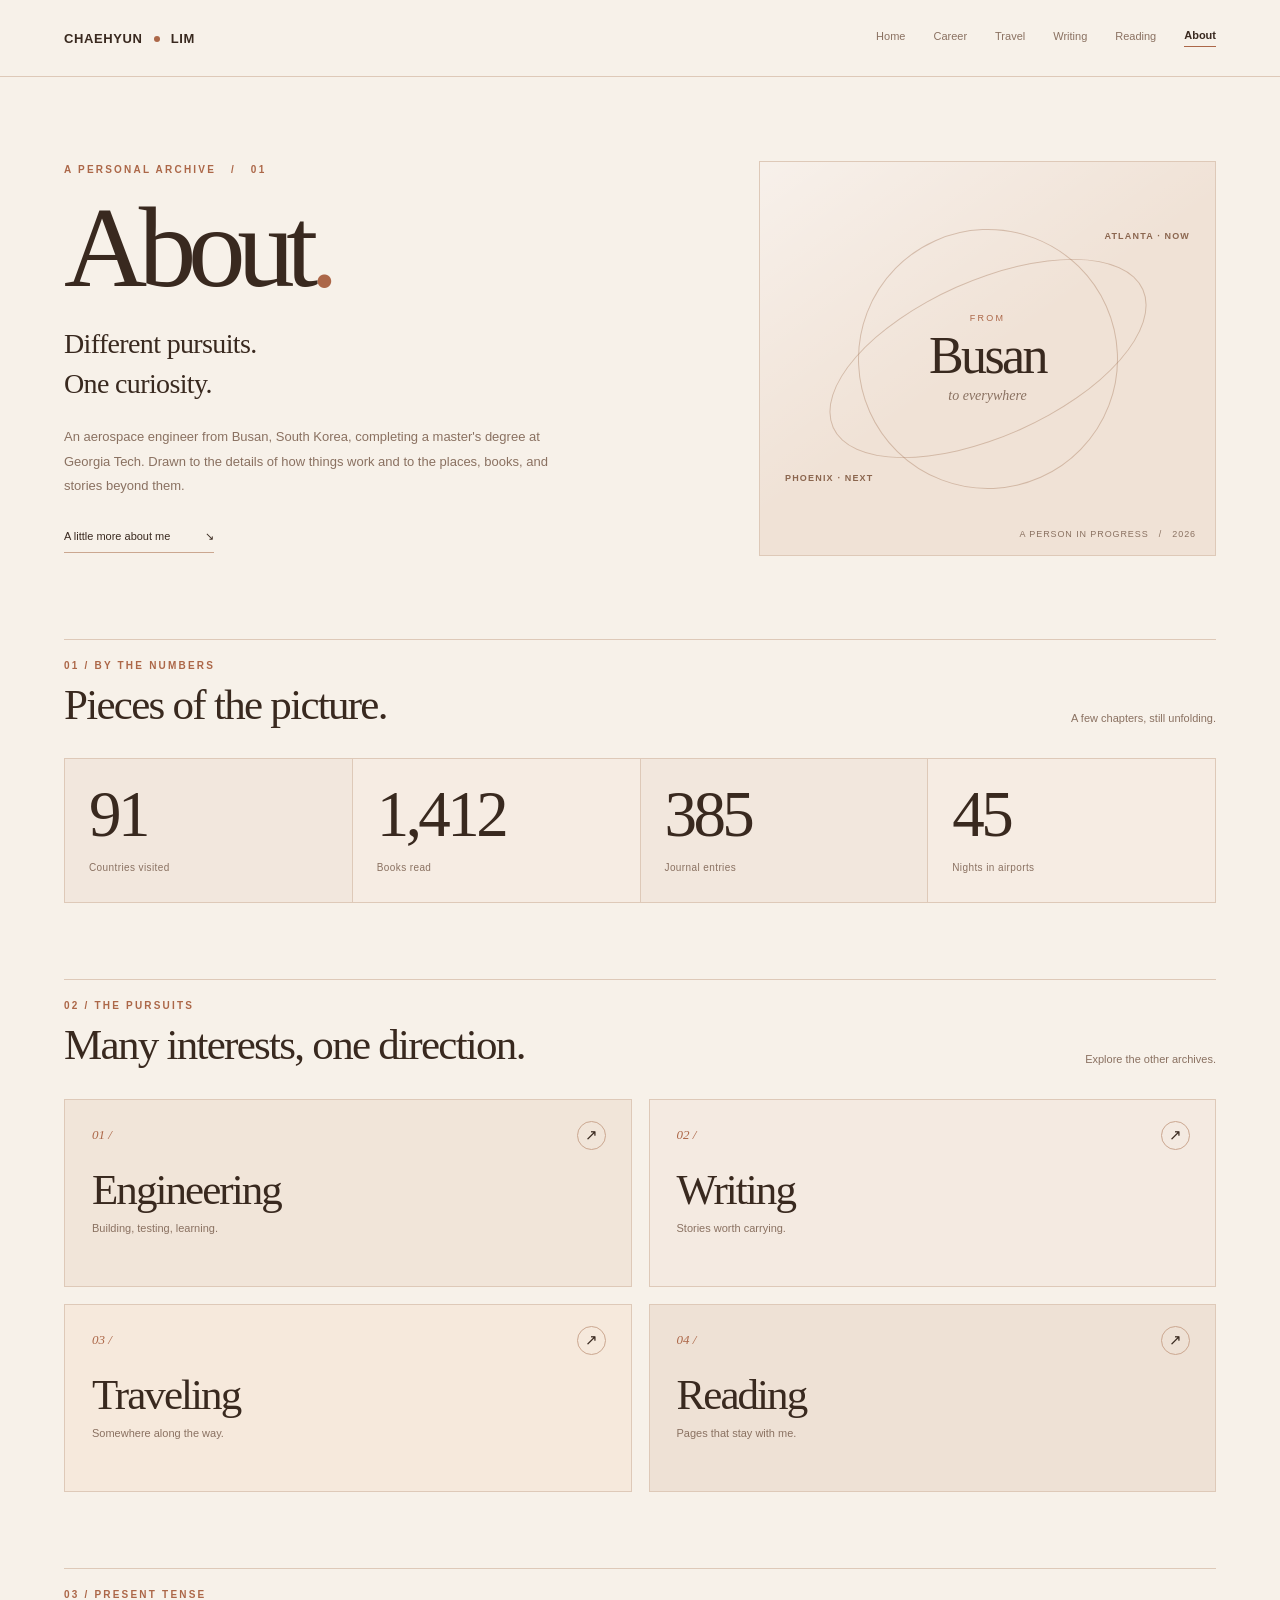
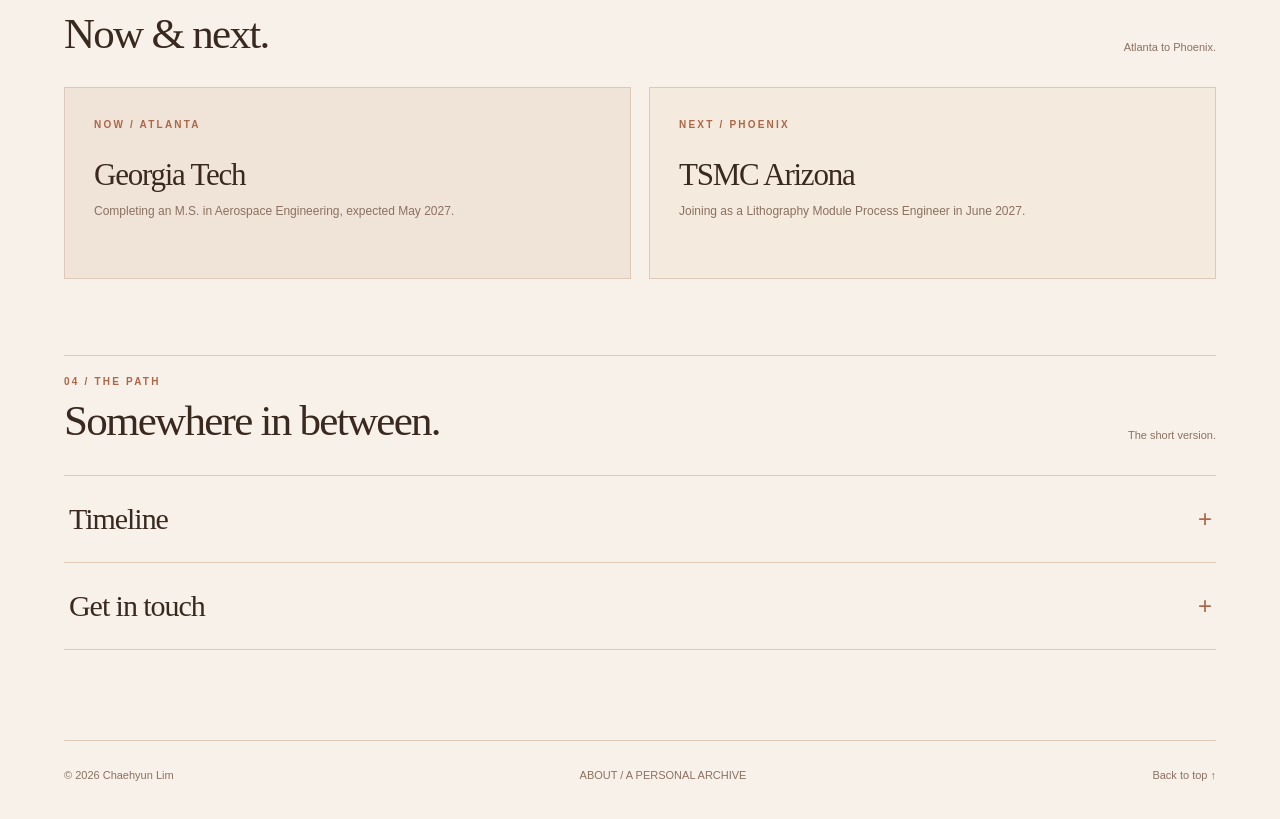
==== about/index.html @ ee886774 "Expand About timeline to six places, including HAFS, military service and European study abroad" ====
<!doctype html>
<html lang="en"><head><meta charset="utf-8"><meta name="viewport" content="width=device-width,initial-scale=1"><meta name="theme-color" content="#f7f1e9"><meta name="description" content="About Chaehyun Lim — an aerospace engineer, traveler, reader, and writer."><title>About — Chaehyun Lim</title><link rel="stylesheet" href="../css/editorial.css"><link rel="stylesheet" href="../css/about.css"><meta property="og:title" content="About — Chaehyun Lim"><link rel="icon" type="image/svg+xml" href="../assets/favicon.svg"><meta property="og:type" content="website"><meta property="og:url" content="https://limdaniel10.github.io/Portfolio/about/"><meta property="og:description" content="About Chaehyun Lim — engineer, traveler, reader and writer."><meta property="og:image" content="https://limdaniel10.github.io/Portfolio/assets/social-card.png"><meta name="twitter:card" content="summary_large_image"></head><body class="about-page" id="top">
<header class="site-nav"><div class="shell"><a class="site-brand" href="../">CHAEHYUN <i></i> LIM</a><nav class="site-links" aria-label="Main navigation"><a href="../">Home</a><a href="../career/">Career</a><a href="../traveling/">Travel</a><a href="../writing/">Writing</a><a href="../reading/">Reading</a><a aria-current="page" href="./">About</a></nav></div></header>
<main class="shell"><section class="about-hero"><div class="hero-copy"><div class="eyebrow">A personal archive &nbsp; / &nbsp; 01</div><h1 class="display">About<span>.</span></h1><p class="lead">Different pursuits.<br>One curiosity.</p><p class="prose">An aerospace engineer from Busan, South Korea, completing a master's degree at Georgia Tech. Drawn to the details of how things work and to the places, books, and stories beyond them.</p><a class="textlink" href="#numbers">A little more about me <span>↘</span></a></div><div class="about-art" aria-label="From Busan to Atlanta and Phoenix"><div class="orbit orbit-one"></div><div class="orbit orbit-two"></div><div class="orbit-center"><span>FROM</span><strong>Busan</strong><em>to everywhere</em></div><div class="orbit-label orbit-label-one">ATLANTA · NOW</div><div class="orbit-label orbit-label-two">PHOENIX · NEXT</div><div class="art-foot">A PERSON IN PROGRESS &nbsp; / &nbsp; 2026</div></div></section>
<section id="numbers" class="about-section"><div class="section-heading"><div><div class="eyebrow">01 / By the numbers</div><h2>Pieces of the picture.</h2></div><p class="aside-note">A few chapters, still unfolding.</p></div><div class="number-grid"><div><strong id="aboutCountries">91</strong><span>Countries visited</span></div><div><strong id="aboutBooks">1,412</strong><span>Books read</span></div><div><strong>385</strong><span>Journal entries</span></div><div><strong id="aboutNights">45</strong><span>Nights in airports</span></div></div></section>
<section class="about-section"><div class="section-heading"><div><div class="eyebrow">02 / The pursuits</div><h2>Many interests, one direction.</h2></div><p class="aside-note">Explore the other archives.</p></div><div class="pursuit-grid"><a href="../career/"><span class="number-caption">01 /</span><h3>Engineering</h3><p>Building, testing, learning.</p><i aria-hidden="true">↗</i></a><a href="../writing/"><span class="number-caption">02 /</span><h3>Writing</h3><p>Stories worth carrying.</p><i aria-hidden="true">↗</i></a><a href="../traveling/"><span class="number-caption">03 /</span><h3>Traveling</h3><p>Somewhere along the way.</p><i aria-hidden="true">↗</i></a><a href="../reading/"><span class="number-caption">04 /</span><h3>Reading</h3><p>Pages that stay with me.</p><i aria-hidden="true">↗</i></a></div></section>
<section class="about-section"><div class="section-heading"><div><div class="eyebrow">03 / Present tense</div><h2>Now &amp; next.</h2></div><p class="aside-note">Atlanta to Phoenix.</p></div><div class="now-grid"><article><span class="eyebrow">Now / Atlanta</span><h3>Georgia Tech</h3><p>Completing an M.S. in Aerospace Engineering, expected May 2027.</p></article><article><span class="eyebrow">Next / Phoenix</span><h3>TSMC Arizona</h3><p>Joining as a Lithography Module Process Engineer in June 2027.</p></article></div></section>
<section class="about-section last-section"><div class="section-heading"><div><div class="eyebrow">04 / The path</div><h2>Somewhere in between.</h2></div><p class="aside-note">The short version.</p></div><div class="accordion-stack"><details><summary>Timeline <span>+</span></summary><div class="accordion-content"><div class="time-row"><strong>Busan</strong><p>Born and raised in South Korea.</p></div><div class="time-row"><strong>Yongin</strong><p>Chinese &amp; International Studies at Hankuk Academy of Foreign Studies (HAFS).</p></div><div class="time-row"><strong>Anyang</strong><p>Military service at the ROK Defense Intelligence Command.</p></div><div class="time-row"><strong>Atlanta</strong><p>Studying aerospace engineering at Georgia Tech.</p></div><div class="time-row"><strong>Oxford · Metz</strong><p>A year studying abroad in Europe.</p></div><div class="time-row"><strong>Phoenix</strong><p>Beginning a new chapter at TSMC Arizona in 2027.</p></div></div></details><details><summary>Get in touch <span>+</span></summary><div class="accordion-content"><p>For professional connections, find me on <a href="https://www.linkedin.com/in/lim-chaehyun/" target="_blank" rel="noopener noreferrer">LinkedIn ↗</a>. You can also reach me by email from the <a href="../career/">Career page ↗</a>.</p></div></details></div></section></main>
<footer class="shell site-footer"><span>© 2026 Chaehyun Lim</span><span>ABOUT / A PERSONAL ARCHIVE</span><a href="#top">Back to top ↑</a></footer><script defer src="../js/about.js"></script></body></html>
---- css/editorial.css ----
/* Unified Portfolio editorial design system: light paper, fine rules, large serifs. */
:root{--paper:#f8f5ef;--ink:#30251f;--accent:#8c715d;--muted:#82756a;--line:#d9cec1;--wash:#efe6dc;--edge:#cab8aa;--serif:'Iowan Old Style',Baskerville,'Palatino Linotype',Georgia,'Noto Serif KR',serif;--sans:Inter,'Helvetica Neue',Arial,'Apple SD Gothic Neo',sans-serif;color-scheme:light}
*{box-sizing:border-box}html{scroll-behavior:smooth}body{margin:0;background:var(--paper);color:var(--ink);font-family:var(--sans);-webkit-font-smoothing:antialiased}a{color:inherit;text-decoration:none}button{font:inherit}a:focus-visible,button:focus-visible,summary:focus-visible{outline:2px solid var(--accent);outline-offset:4px}
.shell{width:min(1152px,calc(100% - 96px));margin-inline:auto}
.site-nav{border-bottom:1px solid var(--line);background:var(--paper)}.site-nav .shell{min-height:76px;display:flex;justify-content:space-between;align-items:center;gap:24px}.site-brand{font-size:13px;letter-spacing:.045em;font-weight:750;white-space:nowrap}.site-brand i{display:inline-block;width:6px;height:6px;background:var(--accent);border-radius:50%;margin:0 7px 1px}.site-links{display:flex;align-items:center;gap:28px}.site-links a{font-size:11px;color:var(--muted);padding-bottom:5px;white-space:nowrap}.site-links a:hover,.site-links a[aria-current=page]{color:var(--ink)}.site-links a[aria-current=page]{font-weight:700;border-bottom:1px solid var(--accent)}
.eyebrow{font-size:10px;font-weight:700;letter-spacing:.22em;text-transform:uppercase;color:var(--accent)}.display{font:400 clamp(74px,9vw,126px)/.96 var(--serif);letter-spacing:-.073em;margin:17px 0 21px}.display span{color:var(--accent)}.lead{font:400 clamp(21px,2.35vw,28px)/1.45 var(--serif);letter-spacing:-.023em}.prose{font-size:13px;line-height:1.9;color:var(--muted)}.section-heading{border-top:1px solid var(--line);padding-top:20px;display:flex;justify-content:space-between;align-items:end;gap:20px}.section-heading h2{font:400 clamp(31px,3.8vw,43px)/1.15 var(--serif);letter-spacing:-.04em;margin:9px 0 0}.section-heading .aside-note{font-size:11px;color:var(--muted);margin:0 0 5px}.number-caption{font:400 13px var(--serif);color:var(--accent);font-style:italic}
.site-footer{border-top:1px solid var(--line);padding:28px 0 38px;margin-top:90px;display:flex;align-items:center;justify-content:space-between;gap:20px;font-size:11px;color:var(--muted)}.site-footer a:hover{color:var(--accent)}
@media(max-width:950px){.shell{width:calc(100% - 62px)}.site-links{gap:17px}}
@media(max-width:680px){.shell{width:calc(100% - 38px)}.site-nav .shell{min-height:68px;align-items:flex-start;flex-direction:column;gap:12px;padding:18px 0 14px}.site-links{gap:19px;max-width:100%;overflow-x:auto;white-space:nowrap;padding-bottom:4px}.site-links a{font-size:10px}.display{font-size:clamp(64px,14vw,88px)}.section-heading{align-items:flex-start}.section-heading .aside-note{font-size:10px}.site-footer{margin-top:60px;flex-wrap:wrap}}
@media(prefers-reduced-motion:reduce){html{scroll-behavior:auto}*,*:before,*:after{transition:none!important}}
---- css/about.css ----
:root{--paper:#f7f1e9;--ink:#39291f;--accent:#ac6748;--muted:#8a7161;--line:#dec9b8;--wash:#f0e2d5;--edge:#cba790}
.about-hero{display:grid;grid-template-columns:minmax(0,1.1fr) minmax(300px,.85fr);gap:9%;align-items:center;padding:84px 0 83px}.about-hero .lead{margin:17px 0 20px}.hero-copy .prose{max-width:520px;margin:0 0 27px}.textlink{font-size:11px;display:inline-flex;gap:35px;border-bottom:1px solid var(--edge);padding-bottom:9px}.textlink:hover{color:var(--accent)}
.about-art{background:#f0e2d6;border:1px solid var(--line);height:395px;position:relative;overflow:hidden;display:grid;place-items:center;isolation:isolate}.about-art:after{content:"";position:absolute;inset:0;background:linear-gradient(145deg,rgba(255,255,255,.5),transparent 50%);pointer-events:none;z-index:-1}.orbit{position:absolute;border:1px solid rgba(153,103,71,.34);border-radius:50%;transform:rotate(-24deg)}.orbit-one{width:260px;height:260px}.orbit-two{width:340px;height:157px}.orbit-center{text-align:center;position:relative;z-index:2}.orbit-center span{display:block;font-size:9px;letter-spacing:.25em;color:var(--accent)}.orbit-center strong{font:400 52px/1.25 var(--serif);letter-spacing:-.05em}.orbit-center em{display:block;font:italic 14px var(--serif);color:var(--muted)}.orbit-label{position:absolute;font-size:9px;font-weight:700;letter-spacing:.13em;color:#8b664f}.orbit-label-one{top:69px;right:25px}.orbit-label-two{bottom:72px;left:25px}.art-foot{position:absolute;bottom:16px;right:19px;font-size:9px;letter-spacing:.1em;color:var(--muted)}
.about-section{padding:0 0 76px}.about-section .section-heading{margin-bottom:29px}.number-grid{display:grid;grid-template-columns:repeat(4,minmax(0,1fr));border-left:1px solid var(--line)}.number-grid>div{min-height:145px;border-top:1px solid var(--line);border-bottom:1px solid var(--line);border-right:1px solid var(--line);padding:23px 24px;background:#f2e7dd}.number-grid>div:nth-child(even){background:#f6ece3}.number-grid strong{font:400 clamp(47px,5.5vw,65px)/1 var(--serif);display:block;letter-spacing:-.055em}.number-grid span{display:block;margin-top:15px;font-size:10px;color:var(--muted);letter-spacing:.04em}
.pursuit-grid{display:grid;grid-template-columns:repeat(2,minmax(0,1fr));gap:17px}.pursuit-grid a{position:relative;display:block;min-height:188px;background:#f1e5d9;border:1px solid var(--line);padding:25px 27px;transition:transform .2s,background .2s}.pursuit-grid a:nth-child(2){background:#f4eae1}.pursuit-grid a:nth-child(3){background:#f6e9dc}.pursuit-grid a:nth-child(4){background:#eee1d5}.pursuit-grid a:hover{background:#ead7c7;transform:translateY(-3px)}.pursuit-grid h3{font:400 43px/1.15 var(--serif);letter-spacing:-.045em;margin:22px 0 8px}.pursuit-grid p{color:var(--muted);font-size:11px;margin:0}.pursuit-grid i{position:absolute;right:25px;top:21px;width:29px;height:29px;border:1px solid var(--edge);border-radius:50%;display:grid;place-items:center;font-style:normal;font-size:15px}
.now-grid{display:grid;grid-template-columns:repeat(2,minmax(0,1fr));gap:18px}.now-grid article{background:#f0e4d9;border:1px solid var(--line);min-height:192px;padding:26px 29px}.now-grid article:nth-child(2){background:#f4eadd}.now-grid h3{font:400 31px var(--serif);letter-spacing:-.04em;margin:25px 0 8px}.now-grid p{max-width:410px;font-size:12px;color:var(--muted);line-height:1.75;margin:0}.last-section{padding-bottom:0}.accordion-stack{border-bottom:1px solid var(--line)}.accordion-stack details{border-top:1px solid var(--line)}.accordion-stack summary{list-style:none;cursor:pointer;padding:26px 5px;display:flex;align-items:center;justify-content:space-between;font:400 30px var(--serif);letter-spacing:-.035em}.accordion-stack summary::-webkit-details-marker{display:none}.accordion-stack summary span{font-family:var(--sans);color:var(--accent);font-size:24px}.accordion-stack details[open] summary span{transform:rotate(45deg)}.accordion-content{padding:0 5px 25px;color:var(--muted);font-size:13px;line-height:1.9;max-width:850px}.accordion-content p{margin:0}.accordion-content a{color:var(--accent);border-bottom:1px solid var(--edge)}.time-row{display:grid;grid-template-columns:110px 1fr;border-top:1px solid var(--line);gap:16px;padding:13px 0}.time-row strong{font-weight:500;color:var(--ink)}.time-row p{margin:0}
@media(max-width:900px){.about-hero{gap:40px}.number-grid{grid-template-columns:repeat(2,1fr)}}
@media(max-width:680px){.about-hero{grid-template-columns:1fr;padding:50px 0 60px;gap:35px}.about-art{height:260px}.orbit-one{width:200px;height:200px}.orbit-two{width:275px;height:125px}.orbit-center strong{font-size:41px}.orbit-label-one{top:20px}.orbit-label-two{bottom:30px}.about-section{padding-bottom:56px}.number-grid>div{min-height:126px;padding:19px 17px}.number-grid strong{font-size:48px}.pursuit-grid{grid-template-columns:1fr;gap:12px}.pursuit-grid a{min-height:148px}.pursuit-grid h3{font-size:37px;margin-top:14px}.now-grid{grid-template-columns:1fr}.now-grid article{min-height:170px}.accordion-stack summary{font-size:25px}}
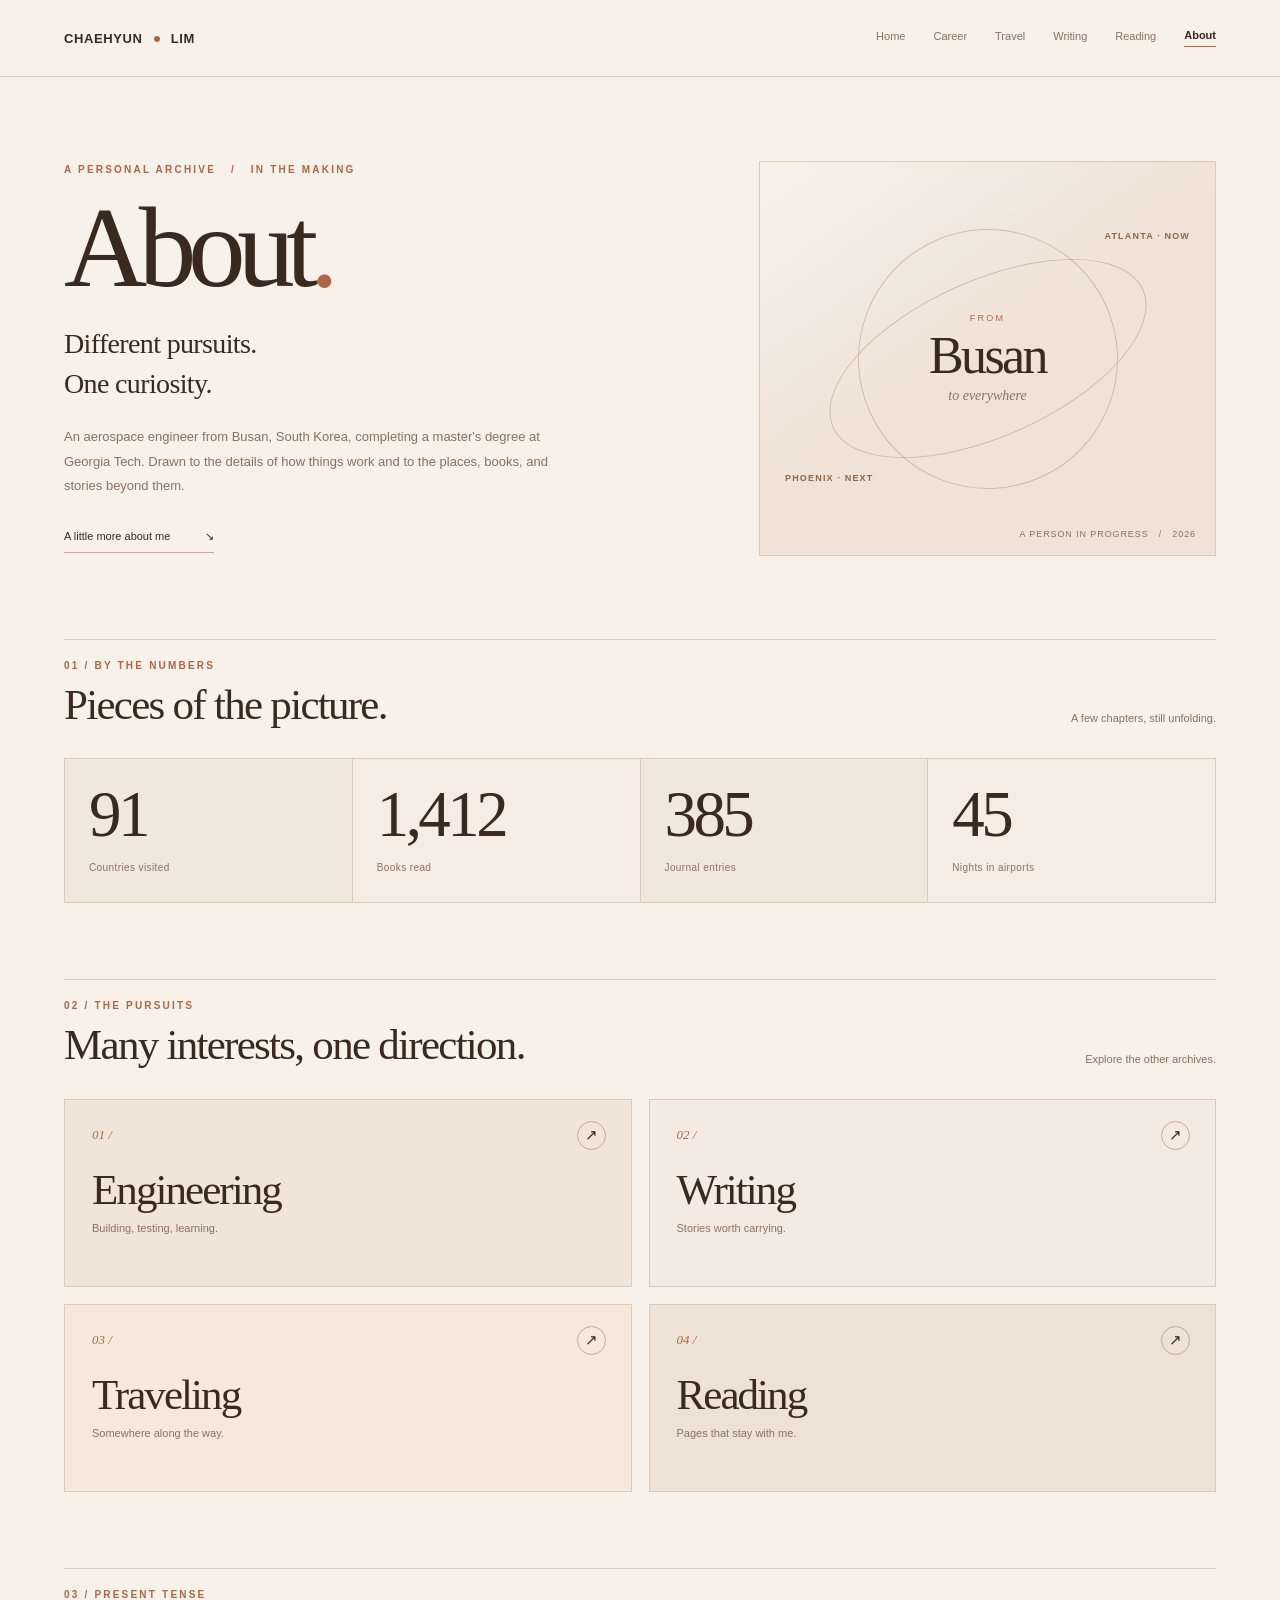
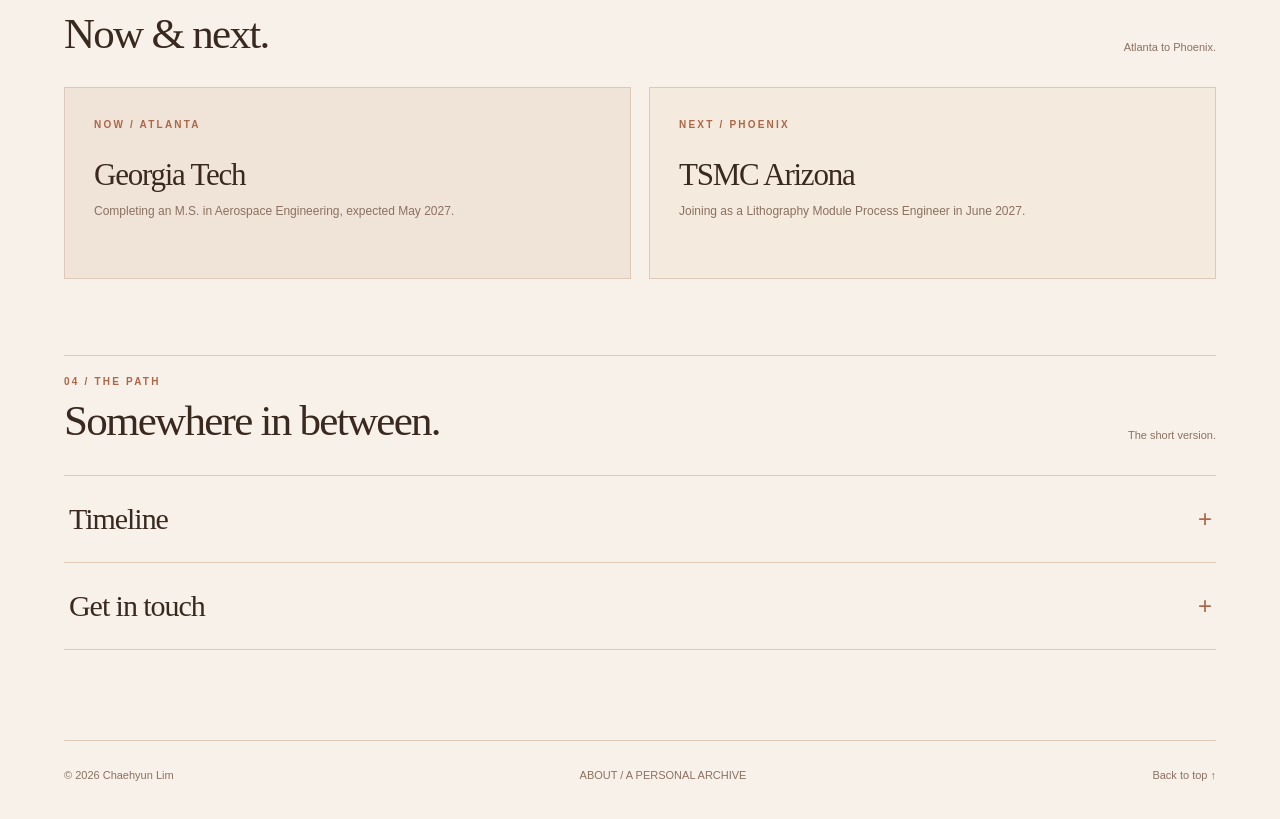
==== commit 78d15b23: "Update about/index.html hero archive eyebrow label" ====
--- a/about/index.html
+++ b/about/index.html
@@ -1,7 +1,7 @@
 <!doctype html>
 <html lang="en"><head><meta charset="utf-8"><meta name="viewport" content="width=device-width,initial-scale=1"><meta name="theme-color" content="#f7f1e9"><meta name="description" content="About Chaehyun Lim — an aerospace engineer, traveler, reader, and writer."><title>About — Chaehyun Lim</title><link rel="stylesheet" href="../css/editorial.css"><link rel="stylesheet" href="../css/about.css"><meta property="og:title" content="About — Chaehyun Lim"><link rel="icon" type="image/svg+xml" href="../assets/favicon.svg"><meta property="og:type" content="website"><meta property="og:url" content="https://limdaniel10.github.io/Portfolio/about/"><meta property="og:description" content="About Chaehyun Lim — engineer, traveler, reader and writer."><meta property="og:image" content="https://limdaniel10.github.io/Portfolio/assets/social-card.png"><meta name="twitter:card" content="summary_large_image"></head><body class="about-page" id="top">
 <header class="site-nav"><div class="shell"><a class="site-brand" href="../">CHAEHYUN <i></i> LIM</a><nav class="site-links" aria-label="Main navigation"><a href="../">Home</a><a href="../career/">Career</a><a href="../traveling/">Travel</a><a href="../writing/">Writing</a><a href="../reading/">Reading</a><a aria-current="page" href="./">About</a></nav></div></header>
-<main class="shell"><section class="about-hero"><div class="hero-copy"><div class="eyebrow">A personal archive &nbsp; / &nbsp; 01</div><h1 class="display">About<span>.</span></h1><p class="lead">Different pursuits.<br>One curiosity.</p><p class="prose">An aerospace engineer from Busan, South Korea, completing a master's degree at Georgia Tech. Drawn to the details of how things work and to the places, books, and stories beyond them.</p><a class="textlink" href="#numbers">A little more about me <span>↘</span></a></div><div class="about-art" aria-label="From Busan to Atlanta and Phoenix"><div class="orbit orbit-one"></div><div class="orbit orbit-two"></div><div class="orbit-center"><span>FROM</span><strong>Busan</strong><em>to everywhere</em></div><div class="orbit-label orbit-label-one">ATLANTA · NOW</div><div class="orbit-label orbit-label-two">PHOENIX · NEXT</div><div class="art-foot">A PERSON IN PROGRESS &nbsp; / &nbsp; 2026</div></div></section>
+<main class="shell"><section class="about-hero"><div class="hero-copy"><div class="eyebrow">A PERSONAL ARCHIVE &nbsp; / &nbsp; IN THE MAKING</div><h1 class="display">About<span>.</span></h1><p class="lead">Different pursuits.<br>One curiosity.</p><p class="prose">An aerospace engineer from Busan, South Korea, completing a master's degree at Georgia Tech. Drawn to the details of how things work and to the places, books, and stories beyond them.</p><a class="textlink" href="#numbers">A little more about me <span>↘</span></a></div><div class="about-art" aria-label="From Busan to Atlanta and Phoenix"><div class="orbit orbit-one"></div><div class="orbit orbit-two"></div><div class="orbit-center"><span>FROM</span><strong>Busan</strong><em>to everywhere</em></div><div class="orbit-label orbit-label-one">ATLANTA · NOW</div><div class="orbit-label orbit-label-two">PHOENIX · NEXT</div><div class="art-foot">A PERSON IN PROGRESS &nbsp; / &nbsp; 2026</div></div></section>
 <section id="numbers" class="about-section"><div class="section-heading"><div><div class="eyebrow">01 / By the numbers</div><h2>Pieces of the picture.</h2></div><p class="aside-note">A few chapters, still unfolding.</p></div><div class="number-grid"><div><strong id="aboutCountries">91</strong><span>Countries visited</span></div><div><strong id="aboutBooks">1,412</strong><span>Books read</span></div><div><strong>385</strong><span>Journal entries</span></div><div><strong id="aboutNights">45</strong><span>Nights in airports</span></div></div></section>
 <section class="about-section"><div class="section-heading"><div><div class="eyebrow">02 / The pursuits</div><h2>Many interests, one direction.</h2></div><p class="aside-note">Explore the other archives.</p></div><div class="pursuit-grid"><a href="../career/"><span class="number-caption">01 /</span><h3>Engineering</h3><p>Building, testing, learning.</p><i aria-hidden="true">↗</i></a><a href="../writing/"><span class="number-caption">02 /</span><h3>Writing</h3><p>Stories worth carrying.</p><i aria-hidden="true">↗</i></a><a href="../traveling/"><span class="number-caption">03 /</span><h3>Traveling</h3><p>Somewhere along the way.</p><i aria-hidden="true">↗</i></a><a href="../reading/"><span class="number-caption">04 /</span><h3>Reading</h3><p>Pages that stay with me.</p><i aria-hidden="true">↗</i></a></div></section>
 <section class="about-section"><div class="section-heading"><div><div class="eyebrow">03 / Present tense</div><h2>Now &amp; next.</h2></div><p class="aside-note">Atlanta to Phoenix.</p></div><div class="now-grid"><article><span class="eyebrow">Now / Atlanta</span><h3>Georgia Tech</h3><p>Completing an M.S. in Aerospace Engineering, expected May 2027.</p></article><article><span class="eyebrow">Next / Phoenix</span><h3>TSMC Arizona</h3><p>Joining as a Lithography Module Process Engineer in June 2027.</p></article></div></section>
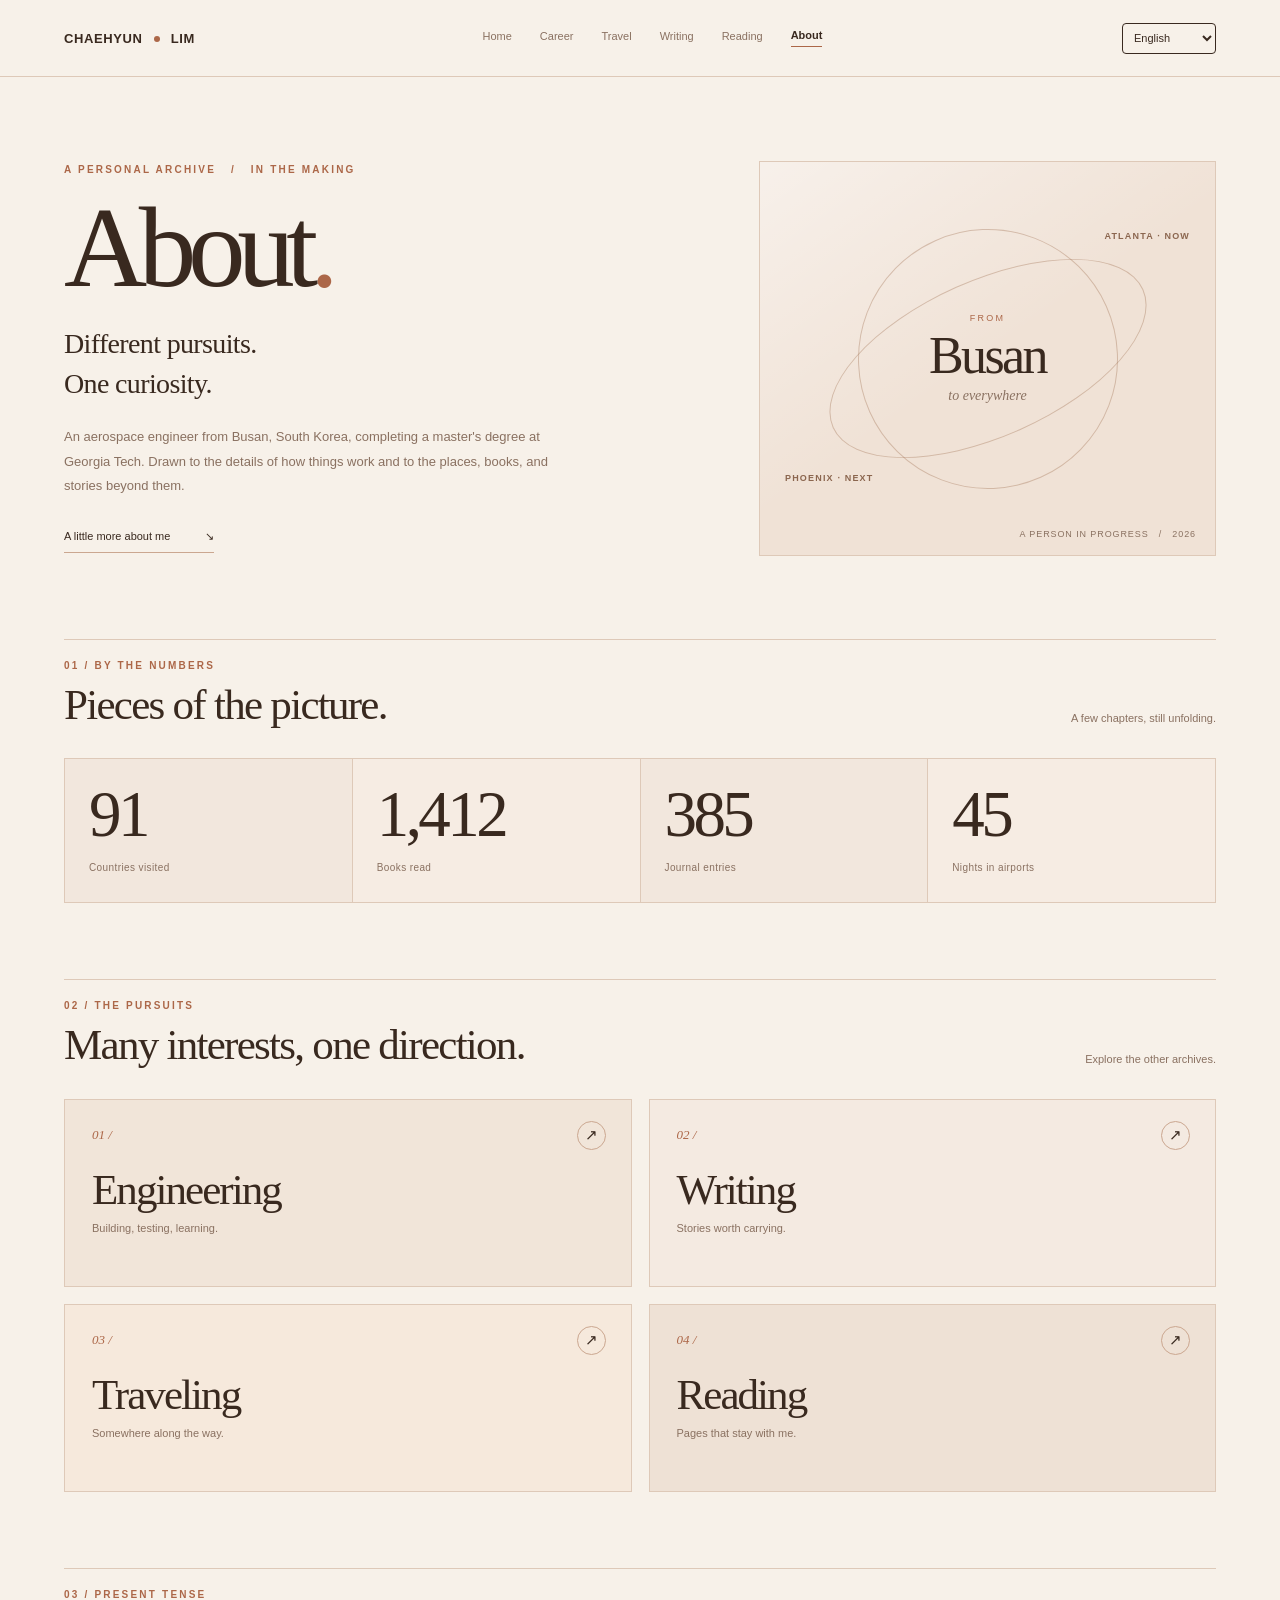
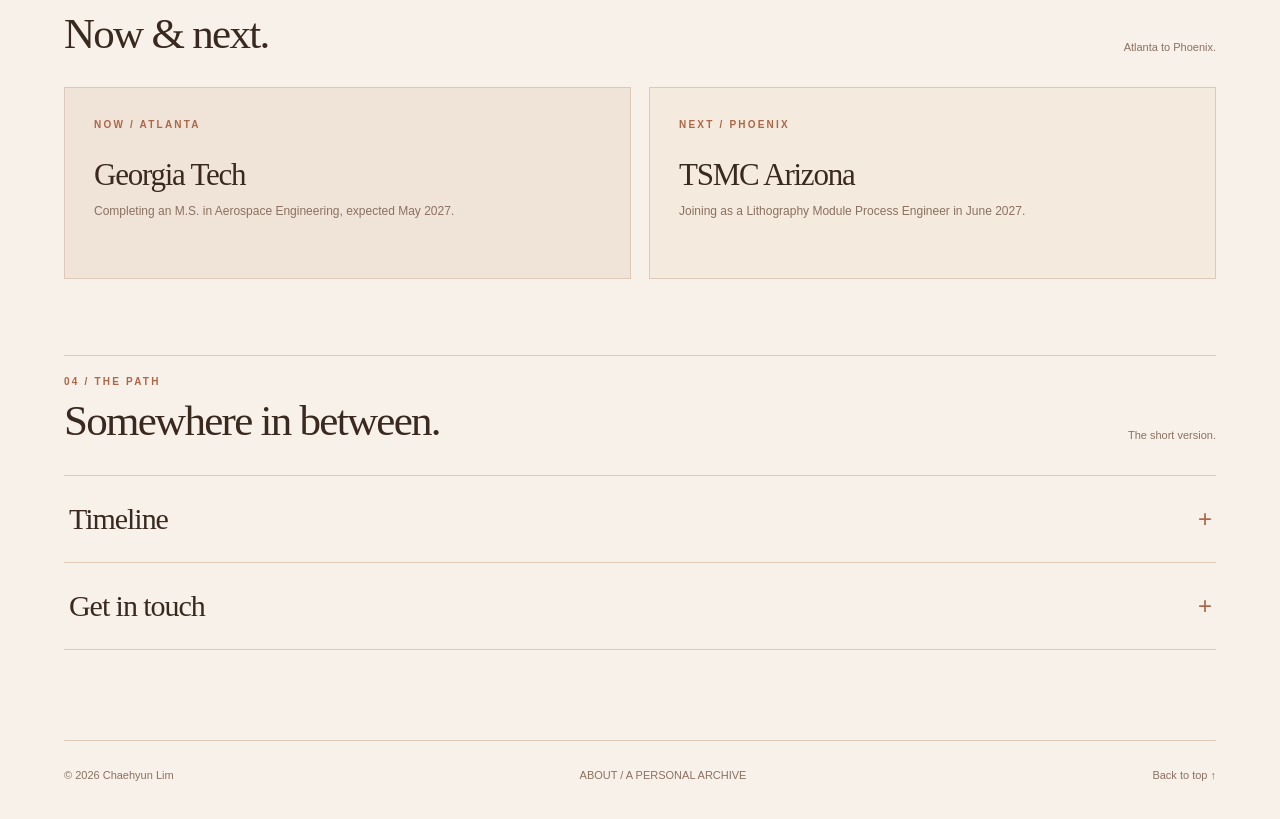
==== commit ea12241b: "Enable four-language interface selector on about/index.html" ====
--- a/about/index.html
+++ b/about/index.html
@@ -1,9 +1,9 @@
 <!doctype html>
-<html lang="en"><head><meta charset="utf-8"><meta name="viewport" content="width=device-width,initial-scale=1"><meta name="theme-color" content="#f7f1e9"><meta name="description" content="About Chaehyun Lim — an aerospace engineer, traveler, reader, and writer."><title>About — Chaehyun Lim</title><link rel="stylesheet" href="../css/editorial.css"><link rel="stylesheet" href="../css/about.css"><meta property="og:title" content="About — Chaehyun Lim"><link rel="icon" type="image/svg+xml" href="../assets/favicon.svg"><meta property="og:type" content="website"><meta property="og:url" content="https://limdaniel10.github.io/Portfolio/about/"><meta property="og:description" content="About Chaehyun Lim — engineer, traveler, reader and writer."><meta property="og:image" content="https://limdaniel10.github.io/Portfolio/assets/social-card.png"><meta name="twitter:card" content="summary_large_image"></head><body class="about-page" id="top">
+<html lang="en"><head><meta charset="utf-8"><meta name="viewport" content="width=device-width,initial-scale=1"><meta name="theme-color" content="#f7f1e9"><meta name="description" content="About Chaehyun Lim — an aerospace engineer, traveler, reader, and writer."><title>About — Chaehyun Lim</title><link rel="stylesheet" href="../css/editorial.css"><link rel="stylesheet" href="../css/about.css"><meta property="og:title" content="About — Chaehyun Lim"><link rel="icon" type="image/svg+xml" href="../assets/favicon.svg"><meta property="og:type" content="website"><meta property="og:url" content="https://limdaniel10.github.io/Portfolio/about/"><meta property="og:description" content="About Chaehyun Lim — engineer, traveler, reader and writer."><meta property="og:image" content="https://limdaniel10.github.io/Portfolio/assets/social-card.png"><meta name="twitter:card" content="summary_large_image"><link rel="stylesheet" href="../css/i18n.css"></head><body class="about-page" id="top">
 <header class="site-nav"><div class="shell"><a class="site-brand" href="../">CHAEHYUN <i></i> LIM</a><nav class="site-links" aria-label="Main navigation"><a href="../">Home</a><a href="../career/">Career</a><a href="../traveling/">Travel</a><a href="../writing/">Writing</a><a href="../reading/">Reading</a><a aria-current="page" href="./">About</a></nav></div></header>
 <main class="shell"><section class="about-hero"><div class="hero-copy"><div class="eyebrow">A PERSONAL ARCHIVE &nbsp; / &nbsp; IN THE MAKING</div><h1 class="display">About<span>.</span></h1><p class="lead">Different pursuits.<br>One curiosity.</p><p class="prose">An aerospace engineer from Busan, South Korea, completing a master's degree at Georgia Tech. Drawn to the details of how things work and to the places, books, and stories beyond them.</p><a class="textlink" href="#numbers">A little more about me <span>↘</span></a></div><div class="about-art" aria-label="From Busan to Atlanta and Phoenix"><div class="orbit orbit-one"></div><div class="orbit orbit-two"></div><div class="orbit-center"><span>FROM</span><strong>Busan</strong><em>to everywhere</em></div><div class="orbit-label orbit-label-one">ATLANTA · NOW</div><div class="orbit-label orbit-label-two">PHOENIX · NEXT</div><div class="art-foot">A PERSON IN PROGRESS &nbsp; / &nbsp; 2026</div></div></section>
 <section id="numbers" class="about-section"><div class="section-heading"><div><div class="eyebrow">01 / By the numbers</div><h2>Pieces of the picture.</h2></div><p class="aside-note">A few chapters, still unfolding.</p></div><div class="number-grid"><div><strong id="aboutCountries">91</strong><span>Countries visited</span></div><div><strong id="aboutBooks">1,412</strong><span>Books read</span></div><div><strong>385</strong><span>Journal entries</span></div><div><strong id="aboutNights">45</strong><span>Nights in airports</span></div></div></section>
 <section class="about-section"><div class="section-heading"><div><div class="eyebrow">02 / The pursuits</div><h2>Many interests, one direction.</h2></div><p class="aside-note">Explore the other archives.</p></div><div class="pursuit-grid"><a href="../career/"><span class="number-caption">01 /</span><h3>Engineering</h3><p>Building, testing, learning.</p><i aria-hidden="true">↗</i></a><a href="../writing/"><span class="number-caption">02 /</span><h3>Writing</h3><p>Stories worth carrying.</p><i aria-hidden="true">↗</i></a><a href="../traveling/"><span class="number-caption">03 /</span><h3>Traveling</h3><p>Somewhere along the way.</p><i aria-hidden="true">↗</i></a><a href="../reading/"><span class="number-caption">04 /</span><h3>Reading</h3><p>Pages that stay with me.</p><i aria-hidden="true">↗</i></a></div></section>
 <section class="about-section"><div class="section-heading"><div><div class="eyebrow">03 / Present tense</div><h2>Now &amp; next.</h2></div><p class="aside-note">Atlanta to Phoenix.</p></div><div class="now-grid"><article><span class="eyebrow">Now / Atlanta</span><h3>Georgia Tech</h3><p>Completing an M.S. in Aerospace Engineering, expected May 2027.</p></article><article><span class="eyebrow">Next / Phoenix</span><h3>TSMC Arizona</h3><p>Joining as a Lithography Module Process Engineer in June 2027.</p></article></div></section>
 <section class="about-section last-section"><div class="section-heading"><div><div class="eyebrow">04 / The path</div><h2>Somewhere in between.</h2></div><p class="aside-note">The short version.</p></div><div class="accordion-stack"><details><summary>Timeline <span>+</span></summary><div class="accordion-content"><div class="time-row"><strong>Busan</strong><p>Born and raised in South Korea.</p></div><div class="time-row"><strong>Yongin</strong><p>Chinese &amp; International Studies at Hankuk Academy of Foreign Studies (HAFS).</p></div><div class="time-row"><strong>Anyang</strong><p>Military service at the ROK Defense Intelligence Command.</p></div><div class="time-row"><strong>Atlanta</strong><p>Studying aerospace engineering at Georgia Tech.</p></div><div class="time-row"><strong>Oxford · Metz</strong><p>A year studying abroad in Europe.</p></div><div class="time-row"><strong>Phoenix</strong><p>Beginning a new chapter at TSMC Arizona in 2027.</p></div></div></details><details><summary>Get in touch <span>+</span></summary><div class="accordion-content"><p>For professional connections, find me on <a href="https://www.linkedin.com/in/lim-chaehyun/" target="_blank" rel="noopener noreferrer">LinkedIn ↗</a>. You can also reach me by email from the <a href="../career/">Career page ↗</a>.</p></div></details></div></section></main>
-<footer class="shell site-footer"><span>© 2026 Chaehyun Lim</span><span>ABOUT / A PERSONAL ARCHIVE</span><a href="#top">Back to top ↑</a></footer><script defer src="../js/about.js"></script></body></html>
+<footer class="shell site-footer"><span>© 2026 Chaehyun Lim</span><span>ABOUT / A PERSONAL ARCHIVE</span><a href="#top">Back to top ↑</a></footer><script defer src="../js/about.js"></script><script src="../js/i18n.js" defer></script></body></html>
--- a/css/i18n.css
+++ b/css/i18n.css
@@ -0,0 +1,15 @@
+/* Shared, opt-in interface language selector. Content remains in its source language. */
+.lang-visually-hidden{position:absolute;width:1px;height:1px;padding:0;margin:-1px;overflow:hidden;clip:rect(0,0,0,0);white-space:nowrap;border:0}
+.lang-switcher{flex:0 0 auto;margin-left:12px;z-index:15}
+.lang-switcher select{appearance:auto;min-width:94px;max-width:120px;min-height:31px;padding:5px 7px;background:transparent;border:1px solid currentColor;border-radius:4px;color:inherit;font:500 11px/1.3 Inter,'Helvetica Neue',Arial,sans-serif;cursor:pointer}
+.lang-switcher select:focus-visible{outline:2px solid currentColor;outline-offset:3px}
+.lang-switcher select option{color:#30251f;background:#fff}
+.lang-original-notice{max-width:1152px;margin:14px auto 0;padding:8px 12px;border-left:2px solid currentColor;opacity:.7;font-size:11px;line-height:1.7}
+.lang-original-notice[hidden]{display:none}
+@media(max-width:750px){
+ header.top,.site-nav .shell,.topbar-inner,header.shell{position:relative}
+ .lang-switcher{position:absolute;right:0;top:15px;margin:0}
+ .lang-switcher select{min-width:88px;max-width:108px;font-size:10px}
+ header.shell{height:auto;min-height:76px}
+}
+@media(max-width:380px){.lang-switcher select{min-width:78px;max-width:90px;font-size:9px}}
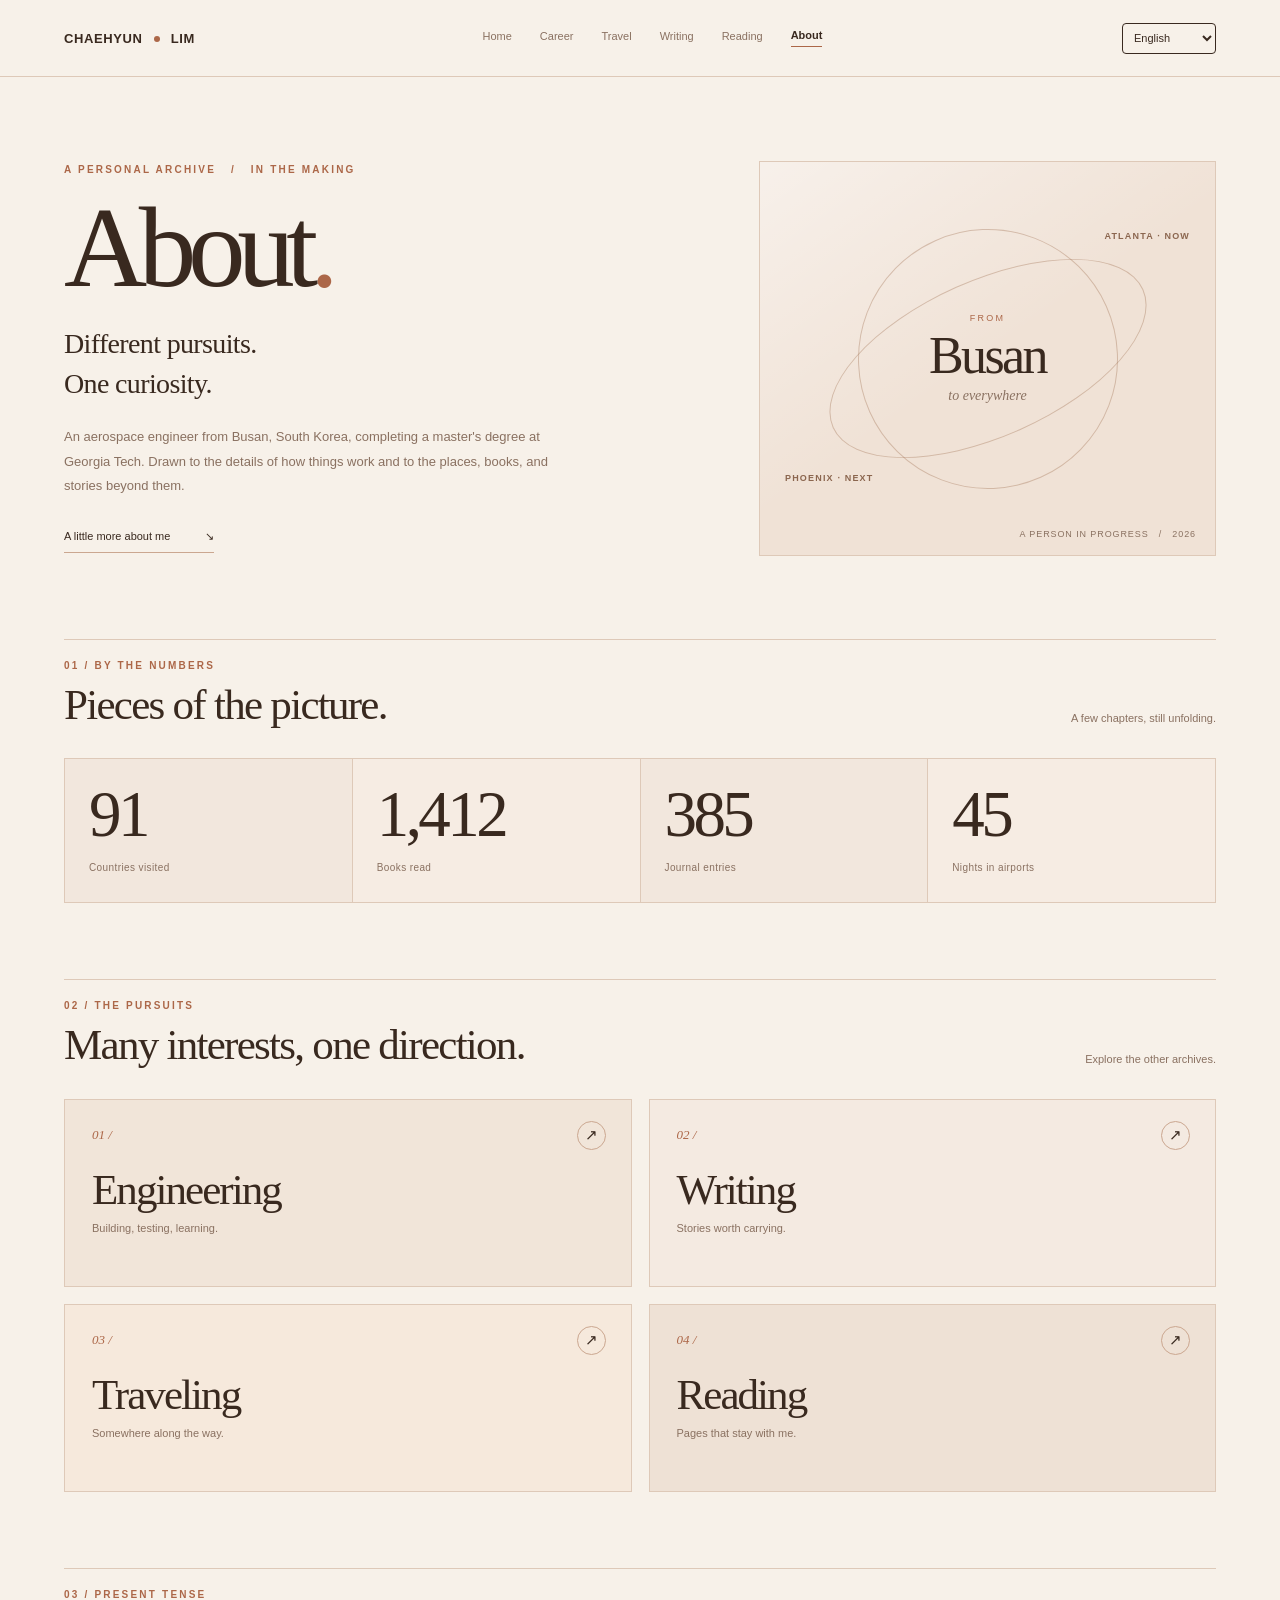
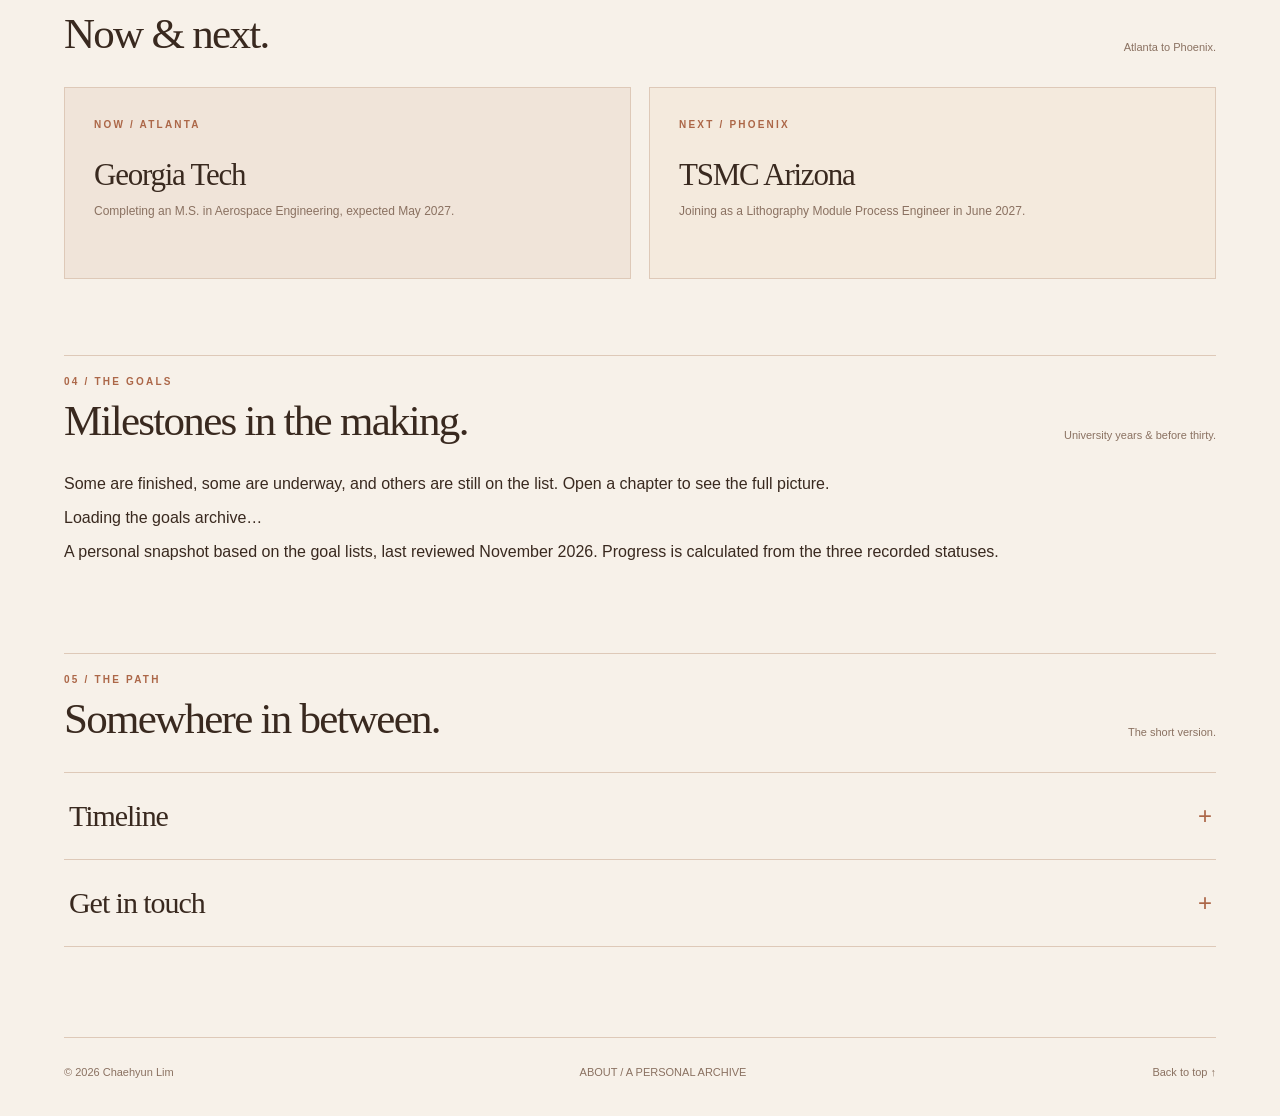
==== commit 9cb03bb2: "Add collapsible university and before-30 goal boards" ====
--- a/about/index.html
+++ b/about/index.html
@@ -3,7 +3,13 @@
 <header class="site-nav"><div class="shell"><a class="site-brand" href="../">CHAEHYUN <i></i> LIM</a><nav class="site-links" aria-label="Main navigation"><a href="../">Home</a><a href="../career/">Career</a><a href="../traveling/">Travel</a><a href="../writing/">Writing</a><a href="../reading/">Reading</a><a aria-current="page" href="./">About</a></nav></div></header>
 <main class="shell"><section class="about-hero"><div class="hero-copy"><div class="eyebrow">A PERSONAL ARCHIVE &nbsp; / &nbsp; IN THE MAKING</div><h1 class="display">About<span>.</span></h1><p class="lead">Different pursuits.<br>One curiosity.</p><p class="prose">An aerospace engineer from Busan, South Korea, completing a master's degree at Georgia Tech. Drawn to the details of how things work and to the places, books, and stories beyond them.</p><a class="textlink" href="#numbers">A little more about me <span>↘</span></a></div><div class="about-art" aria-label="From Busan to Atlanta and Phoenix"><div class="orbit orbit-one"></div><div class="orbit orbit-two"></div><div class="orbit-center"><span>FROM</span><strong>Busan</strong><em>to everywhere</em></div><div class="orbit-label orbit-label-one">ATLANTA · NOW</div><div class="orbit-label orbit-label-two">PHOENIX · NEXT</div><div class="art-foot">A PERSON IN PROGRESS &nbsp; / &nbsp; 2026</div></div></section>
 <section id="numbers" class="about-section"><div class="section-heading"><div><div class="eyebrow">01 / By the numbers</div><h2>Pieces of the picture.</h2></div><p class="aside-note">A few chapters, still unfolding.</p></div><div class="number-grid"><div><strong id="aboutCountries">91</strong><span>Countries visited</span></div><div><strong id="aboutBooks">1,412</strong><span>Books read</span></div><div><strong>385</strong><span>Journal entries</span></div><div><strong id="aboutNights">45</strong><span>Nights in airports</span></div></div></section>
-<section class="about-section"><div class="section-heading"><div><div class="eyebrow">02 / The pursuits</div><h2>Many interests, one direction.</h2></div><p class="aside-note">Explore the other archives.</p></div><div class="pursuit-grid"><a href="../career/"><span class="number-caption">01 /</span><h3>Engineering</h3><p>Building, testing, learning.</p><i aria-hidden="true">↗</i></a><a href="../writing/"><span class="number-caption">02 /</span><h3>Writing</h3><p>Stories worth carrying.</p><i aria-hidden="true">↗</i></a><a href="../traveling/"><span class="number-caption">03 /</span><h3>Traveling</h3><p>Somewhere along the way.</p><i aria-hidden="true">↗</i></a><a href="../reading/"><span class="number-caption">04 /</span><h3>Reading</h3><p>Pages that stay with me.</p><i aria-hidden="true">↗</i></a></div></section>
-<section class="about-section"><div class="section-heading"><div><div class="eyebrow">03 / Present tense</div><h2>Now &amp; next.</h2></div><p class="aside-note">Atlanta to Phoenix.</p></div><div class="now-grid"><article><span class="eyebrow">Now / Atlanta</span><h3>Georgia Tech</h3><p>Completing an M.S. in Aerospace Engineering, expected May 2027.</p></article><article><span class="eyebrow">Next / Phoenix</span><h3>TSMC Arizona</h3><p>Joining as a Lithography Module Process Engineer in June 2027.</p></article></div></section>
-<section class="about-section last-section"><div class="section-heading"><div><div class="eyebrow">04 / The path</div><h2>Somewhere in between.</h2></div><p class="aside-note">The short version.</p></div><div class="accordion-stack"><details><summary>Timeline <span>+</span></summary><div class="accordion-content"><div class="time-row"><strong>Busan</strong><p>Born and raised in South Korea.</p></div><div class="time-row"><strong>Yongin</strong><p>Chinese &amp; International Studies at Hankuk Academy of Foreign Studies (HAFS).</p></div><div class="time-row"><strong>Anyang</strong><p>Military service at the ROK Defense Intelligence Command.</p></div><div class="time-row"><strong>Atlanta</strong><p>Studying aerospace engineering at Georgia Tech.</p></div><div class="time-row"><strong>Oxford · Metz</strong><p>A year studying abroad in Europe.</p></div><div class="time-row"><strong>Phoenix</strong><p>Beginning a new chapter at TSMC Arizona in 2027.</p></div></div></details><details><summary>Get in touch <span>+</span></summary><div class="accordion-content"><p>For professional connections, find me on <a href="https://www.linkedin.com/in/lim-chaehyun/" target="_blank" rel="noopener noreferrer">LinkedIn ↗</a>. You can also reach me by email from the <a href="../career/">Career page ↗</a>.</p></div></details></div></section></main>
-<footer class="shell site-footer"><span>© 2026 Chaehyun Lim</span><span>ABOUT / A PERSONAL ARCHIVE</span><a href="#top">Back to top ↑</a></footer><script defer src="../js/about.js"></script><script src="../js/i18n.js" defer></script></body></html>
+<section class="about-section" id="pursuits"><div class="section-heading"><div><div class="eyebrow">02 / The pursuits</div><h2>Many interests, one direction.</h2></div><p class="aside-note">Explore the other archives.</p></div><div class="pursuit-grid"><a href="../career/"><span class="number-caption">01 /</span><h3>Engineering</h3><p>Building, testing, learning.</p><i aria-hidden="true">↗</i></a><a href="../writing/"><span class="number-caption">02 /</span><h3>Writing</h3><p>Stories worth carrying.</p><i aria-hidden="true">↗</i></a><a href="../traveling/"><span class="number-caption">03 /</span><h3>Traveling</h3><p>Somewhere along the way.</p><i aria-hidden="true">↗</i></a><a href="../reading/"><span class="number-caption">04 /</span><h3>Reading</h3><p>Pages that stay with me.</p><i aria-hidden="true">↗</i></a></div></section>
+<section class="about-section" id="present"><div class="section-heading"><div><div class="eyebrow">03 / Present tense</div><h2>Now &amp; next.</h2></div><p class="aside-note">Atlanta to Phoenix.</p></div><div class="now-grid"><article><span class="eyebrow">Now / Atlanta</span><h3>Georgia Tech</h3><p>Completing an M.S. in Aerospace Engineering, expected May 2027.</p></article><article><span class="eyebrow">Next / Phoenix</span><h3>TSMC Arizona</h3><p>Joining as a Lithography Module Process Engineer in June 2027.</p></article></div></section>
+<section class="about-section" id="goals">
+<div class="section-heading"><div><div class="eyebrow">04 / The goals</div><h2>Milestones in the making.</h2></div><p class="aside-note">University years &amp; before thirty.</p></div>
+<p class="goal-intro">Some are finished, some are underway, and others are still on the list. Open a chapter to see the full picture.</p>
+<div id="goalBoards" class="goal-boards" aria-live="polite"><p class="goal-loading">Loading the goals archive…</p></div>
+<p class="goal-source-note">A personal snapshot based on the goal lists, last reviewed November 2026. Progress is calculated from the three recorded statuses.</p>
+</section>
+<section class="about-section last-section" id="path"><div class="section-heading"><div><div class="eyebrow">05 / The path</div><h2>Somewhere in between.</h2></div><p class="aside-note">The short version.</p></div><div class="accordion-stack"><details><summary>Timeline <span>+</span></summary><div class="accordion-content"><div class="time-row"><strong>Busan</strong><p>Born and raised in South Korea.</p></div><div class="time-row"><strong>Yongin</strong><p>Chinese &amp; International Studies at Hankuk Academy of Foreign Studies (HAFS).</p></div><div class="time-row"><strong>Anyang</strong><p>Military service at the ROK Defense Intelligence Command.</p></div><div class="time-row"><strong>Atlanta</strong><p>Studying aerospace engineering at Georgia Tech.</p></div><div class="time-row"><strong>Oxford · Metz</strong><p>A year studying abroad in Europe.</p></div><div class="time-row"><strong>Phoenix</strong><p>Beginning a new chapter at TSMC Arizona in 2027.</p></div></div></details><details><summary>Get in touch <span>+</span></summary><div class="accordion-content"><p>For professional connections, find me on <a href="https://www.linkedin.com/in/lim-chaehyun/" target="_blank" rel="noopener noreferrer">LinkedIn ↗</a>. You can also reach me by email from the <a href="../career/">Career page ↗</a>.</p></div></details></div></section></main>
+<footer class="shell site-footer"><span>© 2026 Chaehyun Lim</span><span>ABOUT / A PERSONAL ARCHIVE</span><a href="#top">Back to top ↑</a></footer><script defer src="../js/about.js"></script><script src="../js/i18n-about.js" defer></script><script src="../js/i18n.js" defer></script></body></html>
--- a/css/i18n.css
+++ b/css/i18n.css
@@ -13,3 +13,23 @@
  header.shell{height:auto;min-height:76px}
 }
 @media(max-width:380px){.lang-switcher select{min-width:78px;max-width:90px;font-size:9px}}
+
+/* Longer headings in French, German and Spanish should reflow, not clip. */
+html[data-interface-language="es"] .career-page .hero h1,
+html[data-interface-language="fr"] .career-page .hero h1,
+html[data-interface-language="de"] .career-page .hero h1{white-space:normal;font-size:clamp(57px,7vw,91px);line-height:1.04}
+html[data-interface-language="de"] .career-art p,
+html[data-interface-language="fr"] .career-art p{overflow-wrap:break-word}
+html[data-interface-language="de"] .about-art .art-foot,
+html[data-interface-language="fr"] .about-art .art-foot{max-width:90%;text-align:right}
+@media(max-width:680px){
+ html[data-interface-language="es"] .career-page .hero h1,
+ html[data-interface-language="fr"] .career-page .hero h1,
+ html[data-interface-language="de"] .career-page .hero h1{font-size:clamp(46px,10vw,67px)}
+ html[data-interface-language="de"] .about-hero h1,
+ html[data-interface-language="fr"] .about-hero h1,
+ html[data-interface-language="es"] .about-hero h1{font-size:clamp(46px,10vw,69px)}
+ html[data-interface-language="de"] .career-art p,
+ html[data-interface-language="fr"] .career-art p{font-size:17px;line-height:1.3}
+ .lang-switcher select{max-width:116px}
+}
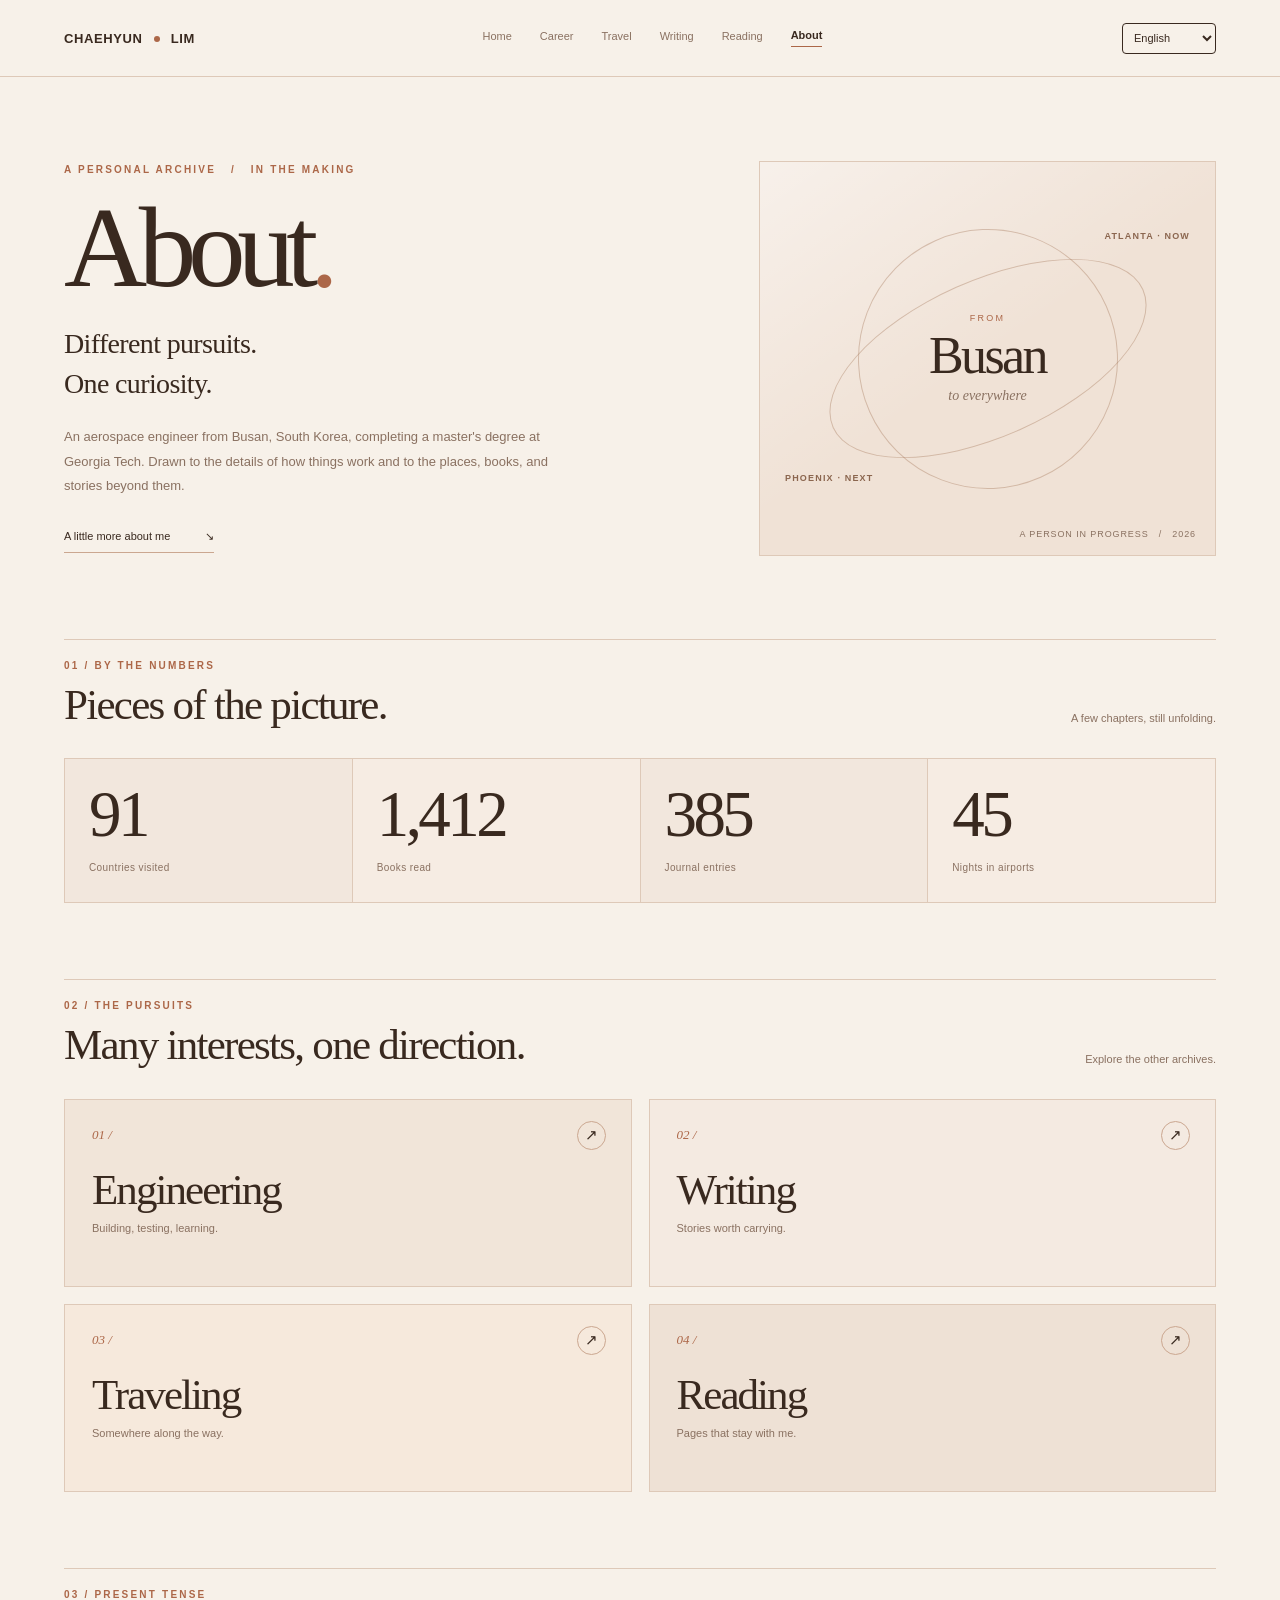
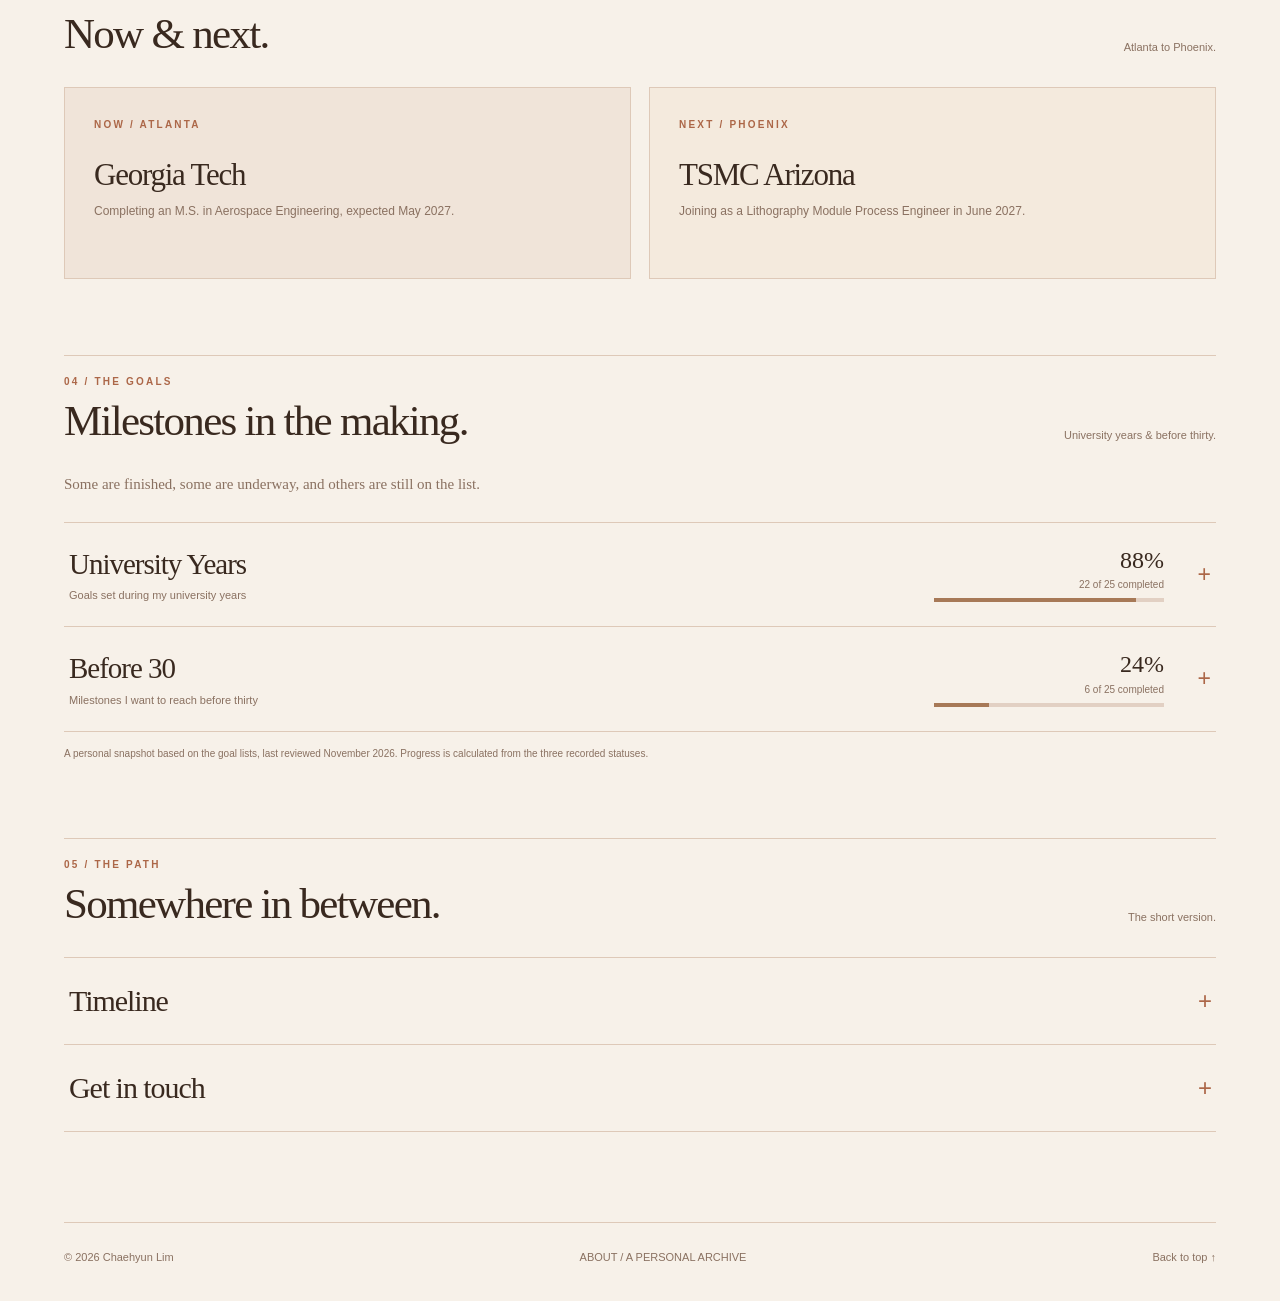
==== commit e9ebdb34: "Simplify goals and show summit heights plus dive-site countries" ====
--- a/about/index.html
+++ b/about/index.html
@@ -7,7 +7,7 @@
 <section class="about-section" id="present"><div class="section-heading"><div><div class="eyebrow">03 / Present tense</div><h2>Now &amp; next.</h2></div><p class="aside-note">Atlanta to Phoenix.</p></div><div class="now-grid"><article><span class="eyebrow">Now / Atlanta</span><h3>Georgia Tech</h3><p>Completing an M.S. in Aerospace Engineering, expected May 2027.</p></article><article><span class="eyebrow">Next / Phoenix</span><h3>TSMC Arizona</h3><p>Joining as a Lithography Module Process Engineer in June 2027.</p></article></div></section>
 <section class="about-section" id="goals">
 <div class="section-heading"><div><div class="eyebrow">04 / The goals</div><h2>Milestones in the making.</h2></div><p class="aside-note">University years &amp; before thirty.</p></div>
-<p class="goal-intro">Some are finished, some are underway, and others are still on the list. Open a chapter to see the full picture.</p>
+<p class="goal-intro">Some are finished, some are underway, and others are still on the list.</p>
 <div id="goalBoards" class="goal-boards" aria-live="polite"><p class="goal-loading">Loading the goals archive…</p></div>
 <p class="goal-source-note">A personal snapshot based on the goal lists, last reviewed November 2026. Progress is calculated from the three recorded statuses.</p>
 </section>
--- a/css/about.css
+++ b/css/about.css
@@ -6,3 +6,34 @@
 .now-grid{display:grid;grid-template-columns:repeat(2,minmax(0,1fr));gap:18px}.now-grid article{background:#f0e4d9;border:1px solid var(--line);min-height:192px;padding:26px 29px}.now-grid article:nth-child(2){background:#f4eadd}.now-grid h3{font:400 31px var(--serif);letter-spacing:-.04em;margin:25px 0 8px}.now-grid p{max-width:410px;font-size:12px;color:var(--muted);line-height:1.75;margin:0}.last-section{padding-bottom:0}.accordion-stack{border-bottom:1px solid var(--line)}.accordion-stack details{border-top:1px solid var(--line)}.accordion-stack summary{list-style:none;cursor:pointer;padding:26px 5px;display:flex;align-items:center;justify-content:space-between;font:400 30px var(--serif);letter-spacing:-.035em}.accordion-stack summary::-webkit-details-marker{display:none}.accordion-stack summary span{font-family:var(--sans);color:var(--accent);font-size:24px}.accordion-stack details[open] summary span{transform:rotate(45deg)}.accordion-content{padding:0 5px 25px;color:var(--muted);font-size:13px;line-height:1.9;max-width:850px}.accordion-content p{margin:0}.accordion-content a{color:var(--accent);border-bottom:1px solid var(--edge)}.time-row{display:grid;grid-template-columns:110px 1fr;border-top:1px solid var(--line);gap:16px;padding:13px 0}.time-row strong{font-weight:500;color:var(--ink)}.time-row p{margin:0}
 @media(max-width:900px){.about-hero{gap:40px}.number-grid{grid-template-columns:repeat(2,1fr)}}
 @media(max-width:680px){.about-hero{grid-template-columns:1fr;padding:50px 0 60px;gap:35px}.about-art{height:260px}.orbit-one{width:200px;height:200px}.orbit-two{width:275px;height:125px}.orbit-center strong{font-size:41px}.orbit-label-one{top:20px}.orbit-label-two{bottom:30px}.about-section{padding-bottom:56px}.number-grid>div{min-height:126px;padding:19px 17px}.number-grid strong{font-size:48px}.pursuit-grid{grid-template-columns:1fr;gap:12px}.pursuit-grid a{min-height:148px}.pursuit-grid h3{font-size:37px;margin-top:14px}.now-grid{grid-template-columns:1fr}.now-grid article{min-height:170px}.accordion-stack summary{font-size:25px}}
+
+/* Goal archive: collapsible chapters with a three-status Notion-style board. */
+.goal-intro{margin:-4px 0 24px;max-width:590px;font:15px/1.8 var(--serif);color:var(--muted)}
+.goal-boards{border-bottom:1px solid var(--line)}
+.goal-set{border-top:1px solid var(--line)}
+.goal-set>summary{list-style:none;display:grid;grid-template-columns:minmax(0,1fr) minmax(160px,230px) 22px;align-items:center;gap:25px;cursor:pointer;padding:24px 5px}
+.goal-set>summary::-webkit-details-marker{display:none}
+.goal-set-title{display:block;font:400 29px/1.15 var(--serif);letter-spacing:-.035em}
+.goal-set-desc{display:block;font-size:11px;color:var(--muted);margin-top:8px}
+.goal-set-tally{text-align:right}
+.goal-set-tally b{display:block;font:400 24px/1.1 var(--serif)}
+.goal-set-tally small{display:block;font-size:10px;color:var(--muted);margin:6px 0 8px}
+.goal-meter{display:block;height:4px;background:#e2d0c3;width:100%;overflow:hidden}
+.goal-meter>span{display:block;height:100%;background:#a77957;transition:width .25s}
+.goal-toggle{font:23px var(--sans);color:var(--accent);text-align:right}
+.goal-set[open] .goal-toggle{transform:rotate(45deg)}
+.goal-board{display:grid;grid-template-columns:repeat(3,minmax(0,1fr));gap:13px;padding:3px 0 29px}
+.goal-column{border:1px solid var(--line);background:#f8f1eb;min-width:0}
+.goal-column header{display:flex;justify-content:space-between;align-items:center;padding:13px 15px;border-bottom:1px solid var(--line);gap:8px}
+.goal-column header strong{text-transform:uppercase;font-size:10px;letter-spacing:.085em;font-weight:700}
+.goal-column header span{font-size:10px;color:var(--muted)}
+.goal-column[data-status=todo] header{border-top:3px solid #b57c79}
+.goal-column[data-status=in_progress] header{border-top:3px solid #c6a15b}
+.goal-column[data-status=completed] header{border-top:3px solid #779a7c}
+.goal-column-body{padding:9px;display:grid;align-content:start;gap:7px}
+.goal-item{background:#fffbf7;border:1px solid #e6d8cb;padding:12px 13px;font-size:12px;line-height:1.55;color:var(--ink)}
+.goal-empty{color:var(--muted);font-size:11px;padding:14px 8px;margin:0}
+.goal-source-note{color:var(--muted);font-size:10px;line-height:1.6;margin:14px 0 0}
+.goal-loading{font-size:12px;color:var(--muted);margin:18px 0 22px}
+@media(max-width:850px){.goal-board{grid-template-columns:1fr}.goal-column-body{grid-template-columns:repeat(2,minmax(0,1fr))}}
+@media(max-width:600px){.goal-set>summary{grid-template-columns:minmax(0,1fr) 105px 17px;gap:10px}.goal-set-title{font-size:24px}.goal-set-tally b{font-size:20px}.goal-set-desc{font-size:10px}.goal-column-body{grid-template-columns:1fr}}
